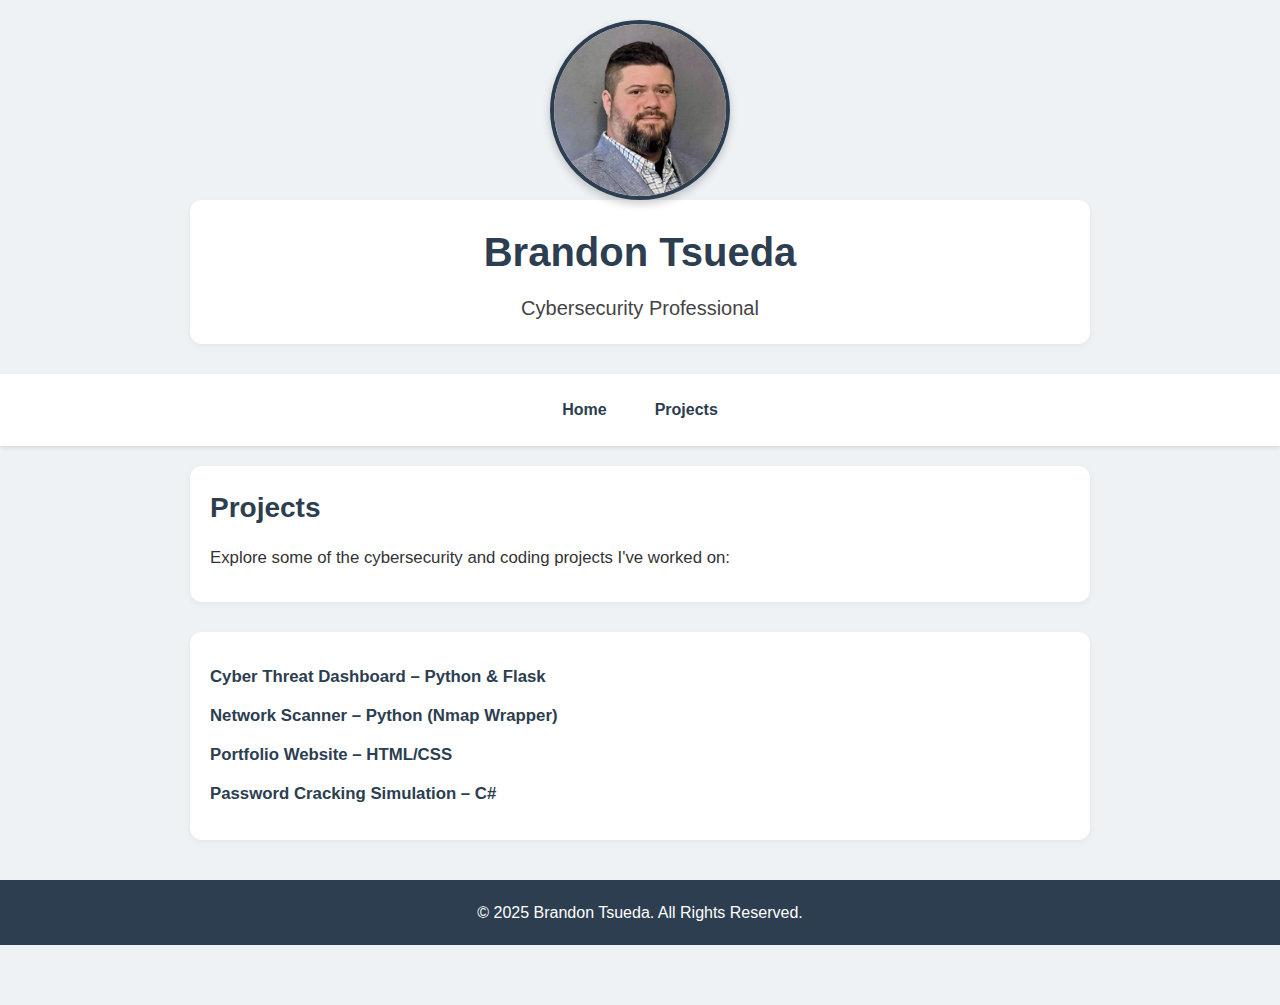
==== projects.html @ c9712c48 "Updates to index, style, and added a new file" ====
<!DOCTYPE html>
<html lang="en">

<head>
  <meta charset="UTF-8" />
  <meta name="viewport" content="width=device-width, initial-scale=1.0" />
  <title>Projects – Brandon Tsueda</title>
  <link rel="stylesheet" href="style.css" />
</head>

<body>
  <!-- Header with Circular Portrait -->
  <header>
    <div class="portrait-container">
      <img src="Assets/Professional_Headshot.jpg" alt="Brandon Tsueda Professional Headshot" class="portrait-img" />
    </div>
  </header>

  <!-- Name and Title -->
  <div class="container name-title">
    <h1>Brandon Tsueda</h1>
    <p class="subtitle">Cybersecurity Professional</p>
  </div>

  <!-- Navigation (optional) -->
  <nav>
    <a href="index.html">Home</a>
    <a href="projects.html">Projects</a>
  </nav>

  <!-- Projects Header -->
  <section class="container">
    <h2>Projects</h2>
    <p>Explore some of the cybersecurity and coding projects I've worked on:</p>
  </section>

  <!-- Projects Listing -->
  <section class="container project-list">
    <ul>
      <li><a href="project1.html">Cyber Threat Dashboard – Python & Flask</a></li>
      <li><a href="project2.html">Network Scanner – Python (Nmap Wrapper)</a></li>
      <li><a href="project3.html">Portfolio Website – HTML/CSS</a></li>
      <li><a href="project4.html">Password Cracking Simulation – C#</a></li>
    </ul>
  </section>

  <!-- Footer -->
  <footer>
    <p>&copy; 2025 Brandon Tsueda. All Rights Reserved.</p>
  </footer>
</body>

</html>
---- style.css ----
/* Box Model Reset */
* {
  box-sizing: border-box;
  margin: 0;
  padding: 0;
}

/* Body Styling */
body {
  font-family: 'Arial', sans-serif;
  line-height: 1.6;
  background: #eef2f5; /* Light neutral background */
  color: #333;
  padding-bottom: 60px;
}

/* Header Image */
.portrait-container {
  display: flex;
  justify-content: center;
  margin-top: 20px;
}

.portrait-img {
  width: 180px;
  height: 180px;
  border-radius: 50%;
  object-fit: cover;
  border: 4px solid #2c3e50;
  box-shadow: 0 4px 8px rgba(0, 0, 0, 0.2);
}

/* Name and Subtitle */
.name-title {
  text-align: center;
  margin: 20px auto;
}

.name-title h1 {
  font-size: 2.5em;
  color: #2c3e50;
}

.name-title .subtitle,
.name-title p {
  font-size: 1.25em;
  color: #444;
  margin-top: 8px;
}

/* Navigation Bar */
nav {
  display: flex;
  justify-content: center;
  flex-wrap: wrap;
  gap: 20px;
  background: #ffffff;
  padding: 15px 0;
  margin-bottom: 20px;
  box-shadow: 0 2px 4px rgba(0, 0, 0, 0.1);
}

nav a {
  text-decoration: none;
  color: #2c3e50;
  font-weight: bold;
  padding: 8px 14px;
  border-radius: 8px;
  transition: background 0.3s ease;
}

nav a:hover {
  background: #eaeaea;
}

/* Section Containers */
.container {
  max-width: 900px;
  margin: auto;
  padding: 20px;
  background: #ffffff;
  border-radius: 12px;
  box-shadow: 0 2px 6px rgba(0, 0, 0, 0.05);
  margin-bottom: 30px;
}

/* Section Headers */
section h2 {
  font-size: 1.75em;
  margin-bottom: 15px;
  color: #2c3e50;
}

section p,
section li {
  font-size: 1.05em;
  margin-bottom: 10px;
}

/* Project List Styling */
.project-list ul {
  list-style: none;
  padding: 0;
}

.project-list li {
  margin: 12px 0;
}

.project-list a {
  text-decoration: none;
  font-weight: bold;
  color: #2c3e50;
  transition: color 0.3s ease;
}

.project-list a:hover {
  color: #007acc;
}

/* Footer Styling */
footer {
  text-align: center;
  padding: 20px 10px;
  background: #2c3e50;
  color: #fff;
  position: relative;
  bottom: 0;
  width: 100%;
  margin-top: 40px;
}

/* Responsive Media Query */
@media (max-width: 600px) {
  .portrait-img {
    width: 140px;
    height: 140px;
  }

  .name-title h1 {
    font-size: 2em;
  }

  .name-title .subtitle {
    font-size: 1.1em;
  }

  nav {
    flex-direction: column;
    gap: 10px;
  }

  nav a {
    padding: 10px;
  }

  .container {
    padding: 15px;
  }
}
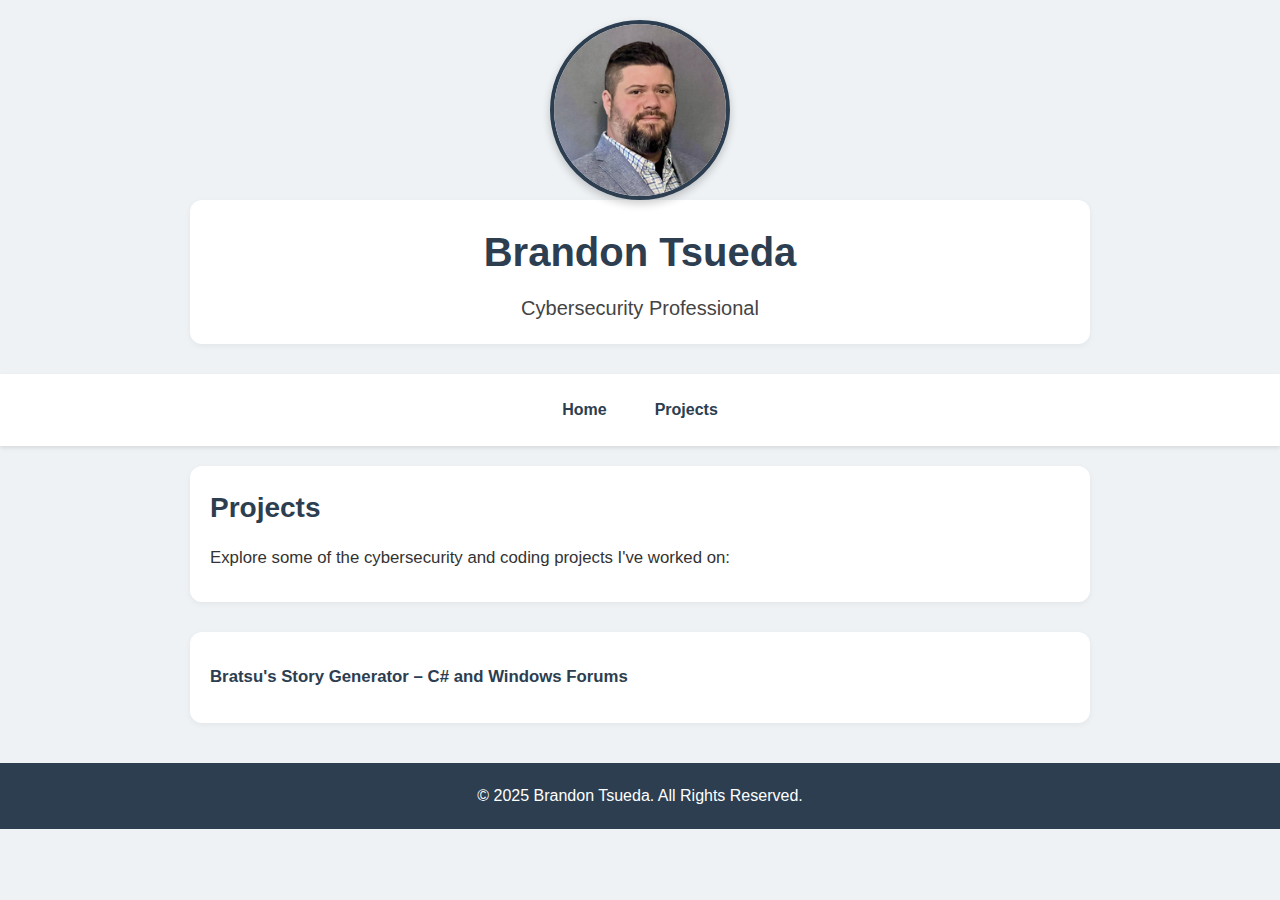
==== commit 5c5725d8: "Added StoryGeneratorApp.exe" ====
--- a/projects.html
+++ b/projects.html
@@ -37,10 +37,7 @@
   <!-- Projects Listing -->
   <section class="container project-list">
     <ul>
-      <li><a href="project1.html">Cyber Threat Dashboard – Python & Flask</a></li>
-      <li><a href="project2.html">Network Scanner – Python (Nmap Wrapper)</a></li>
-      <li><a href="project3.html">Portfolio Website – HTML/CSS</a></li>
-      <li><a href="project4.html">Password Cracking Simulation – C#</a></li>
+      <li><a href="story-generator.html">Bratsu's Story Generator – C# and Windows Forums</a></li>
     </ul>
   </section>
 
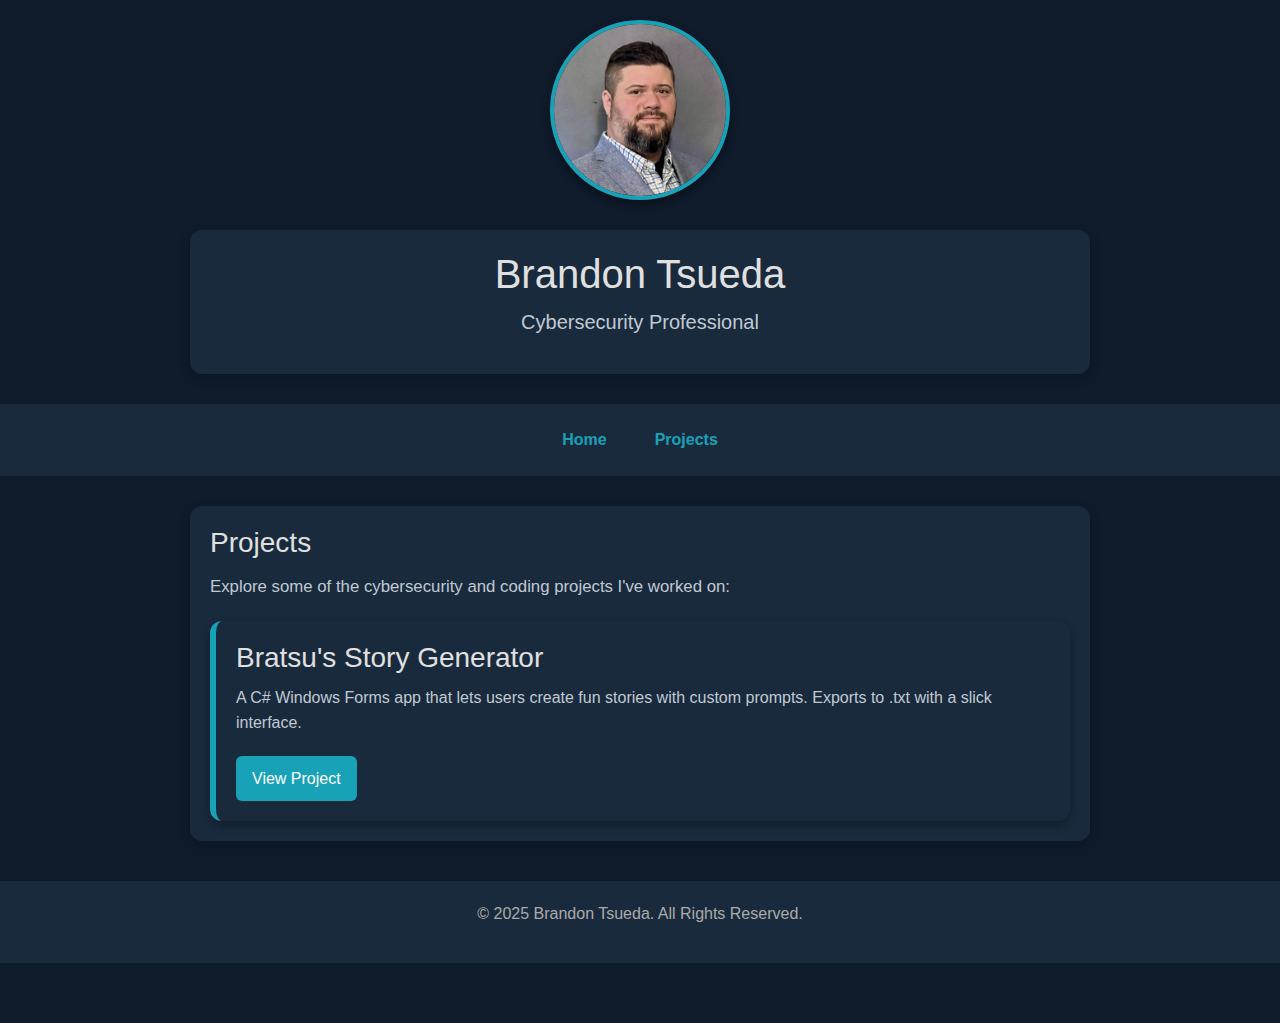
==== commit c6e2fad9: "Updated Resume, index and style" ====
--- a/projects.html
+++ b/projects.html
@@ -1,50 +1,44 @@
+
 <!DOCTYPE html>
 <html lang="en">
-
 <head>
   <meta charset="UTF-8" />
   <meta name="viewport" content="width=device-width, initial-scale=1.0" />
   <title>Projects – Brandon Tsueda</title>
+  <link href="https://cdn.jsdelivr.net/npm/bootstrap@5.3.3/dist/css/bootstrap.min.css" rel="stylesheet" />
   <link rel="stylesheet" href="style.css" />
 </head>
-
 <body>
-  <!-- Header with Circular Portrait -->
   <header>
     <div class="portrait-container">
       <img src="Assets/Professional_Headshot.jpg" alt="Brandon Tsueda Professional Headshot" class="portrait-img" />
     </div>
   </header>
 
-  <!-- Name and Title -->
   <div class="container name-title">
     <h1>Brandon Tsueda</h1>
     <p class="subtitle">Cybersecurity Professional</p>
   </div>
 
-  <!-- Navigation (optional) -->
   <nav>
     <a href="index.html">Home</a>
     <a href="projects.html">Projects</a>
   </nav>
 
-  <!-- Projects Header -->
   <section class="container">
     <h2>Projects</h2>
     <p>Explore some of the cybersecurity and coding projects I've worked on:</p>
+    <div class="project-grid">
+      <div class="project-card">
+        <h3>Bratsu's Story Generator</h3>
+        <p>A C# Windows Forms app that lets users create fun stories with custom prompts. Exports to .txt with a slick interface.</p>
+        <a href="story-generator.html" class="btn-view">View Project</a>
+      </div>
+    </div>
   </section>
 
-  <!-- Projects Listing -->
-  <section class="container project-list">
-    <ul>
-      <li><a href="story-generator.html">Bratsu's Story Generator – C# and Windows Forums</a></li>
-    </ul>
-  </section>
-
-  <!-- Footer -->
   <footer>
     <p>&copy; 2025 Brandon Tsueda. All Rights Reserved.</p>
   </footer>
 </body>
-
 </html>
--- a/style.css
+++ b/style.css
@@ -1,3 +1,4 @@
+
 /* Box Model Reset */
 * {
   box-sizing: border-box;
@@ -9,8 +10,8 @@
 body {
   font-family: 'Arial', sans-serif;
   line-height: 1.6;
-  background: #eef2f5; /* Light neutral background */
-  color: #333;
+  background: #0f1b2b;
+  color: #c0c9d2;
   padding-bottom: 60px;
 }
 
@@ -26,8 +27,8 @@
   height: 180px;
   border-radius: 50%;
   object-fit: cover;
-  border: 4px solid #2c3e50;
-  box-shadow: 0 4px 8px rgba(0, 0, 0, 0.2);
+  border: 4px solid #17a2b8;
+  box-shadow: 0 4px 8px rgba(0, 0, 0, 0.4);
 }
 
 /* Name and Subtitle */
@@ -38,13 +39,13 @@
 
 .name-title h1 {
   font-size: 2.5em;
-  color: #2c3e50;
+  color: #e0e0e0;
 }
 
 .name-title .subtitle,
 .name-title p {
   font-size: 1.25em;
-  color: #444;
+  color: #c0c9d2;
   margin-top: 8px;
 }
 
@@ -54,15 +55,14 @@
   justify-content: center;
   flex-wrap: wrap;
   gap: 20px;
-  background: #ffffff;
+  background: #192a3d;
   padding: 15px 0;
   margin-bottom: 20px;
-  box-shadow: 0 2px 4px rgba(0, 0, 0, 0.1);
 }
 
 nav a {
   text-decoration: none;
-  color: #2c3e50;
+  color: #17a2b8;
   font-weight: bold;
   padding: 8px 14px;
   border-radius: 8px;
@@ -70,17 +70,18 @@
 }
 
 nav a:hover {
-  background: #eaeaea;
+  background: #253b53;
 }
 
 /* Section Containers */
 .container {
   max-width: 900px;
-  margin: auto;
+  width: 90%;
+  margin: 30px auto;
   padding: 20px;
-  background: #ffffff;
+  background: #192a3d;
   border-radius: 12px;
-  box-shadow: 0 2px 6px rgba(0, 0, 0, 0.05);
+  box-shadow: 0 4px 12px rgba(0, 0, 0, 0.2);
   margin-bottom: 30px;
 }
 
@@ -88,7 +89,7 @@
 section h2 {
   font-size: 1.75em;
   margin-bottom: 15px;
-  color: #2c3e50;
+  color: #e0e0e0;
 }
 
 section p,
@@ -98,32 +99,57 @@
 }
 
 /* Project List Styling */
-.project-list ul {
-  list-style: none;
-  padding: 0;
+.project-grid {
+  display: grid;
+  grid-template-columns: repeat(auto-fit, minmax(280px, 1fr));
+  gap: 20px;
+  margin-top: 20px;
 }
 
-.project-list li {
-  margin: 12px 0;
+.project-card {
+  background: #192a3d;
+  border-left: 6px solid #17a2b8;
+  border-radius: 12px;
+  padding: 20px;
+  box-shadow: 0 4px 10px rgba(0, 0, 0, 0.3);
+  transition: transform 0.3s ease;
 }
 
-.project-list a {
-  text-decoration: none;
-  font-weight: bold;
-  color: #2c3e50;
-  transition: color 0.3s ease;
+.project-card:hover {
+  transform: translateY(-5px);
 }
 
-.project-list a:hover {
-  color: #007acc;
+.project-card h3 {
+  color: #e0e0e0;
+  margin-bottom: 10px;
+}
+
+.project-card p {
+  font-size: 1em;
+  color: #c0c9d2;
+}
+
+.btn-view {
+  display: inline-block;
+  margin-top: 10px;
+  padding: 10px 16px;
+  background-color: #17a2b8;
+  color: #fff;
+  text-decoration: none;
+  border-radius: 6px;
+  transition: background 0.3s ease;
+}
+
+.btn-view:hover {
+  background-color: #1395a2;
 }
 
 /* Footer Styling */
 footer {
   text-align: center;
   padding: 20px 10px;
-  background: #2c3e50;
-  color: #fff;
+  background: #192a3d;
+  color: #aaa;
   position: relative;
   bottom: 0;
   width: 100%;
@@ -158,3 +184,4 @@
     padding: 15px;
   }
 }
+/* End of CSS */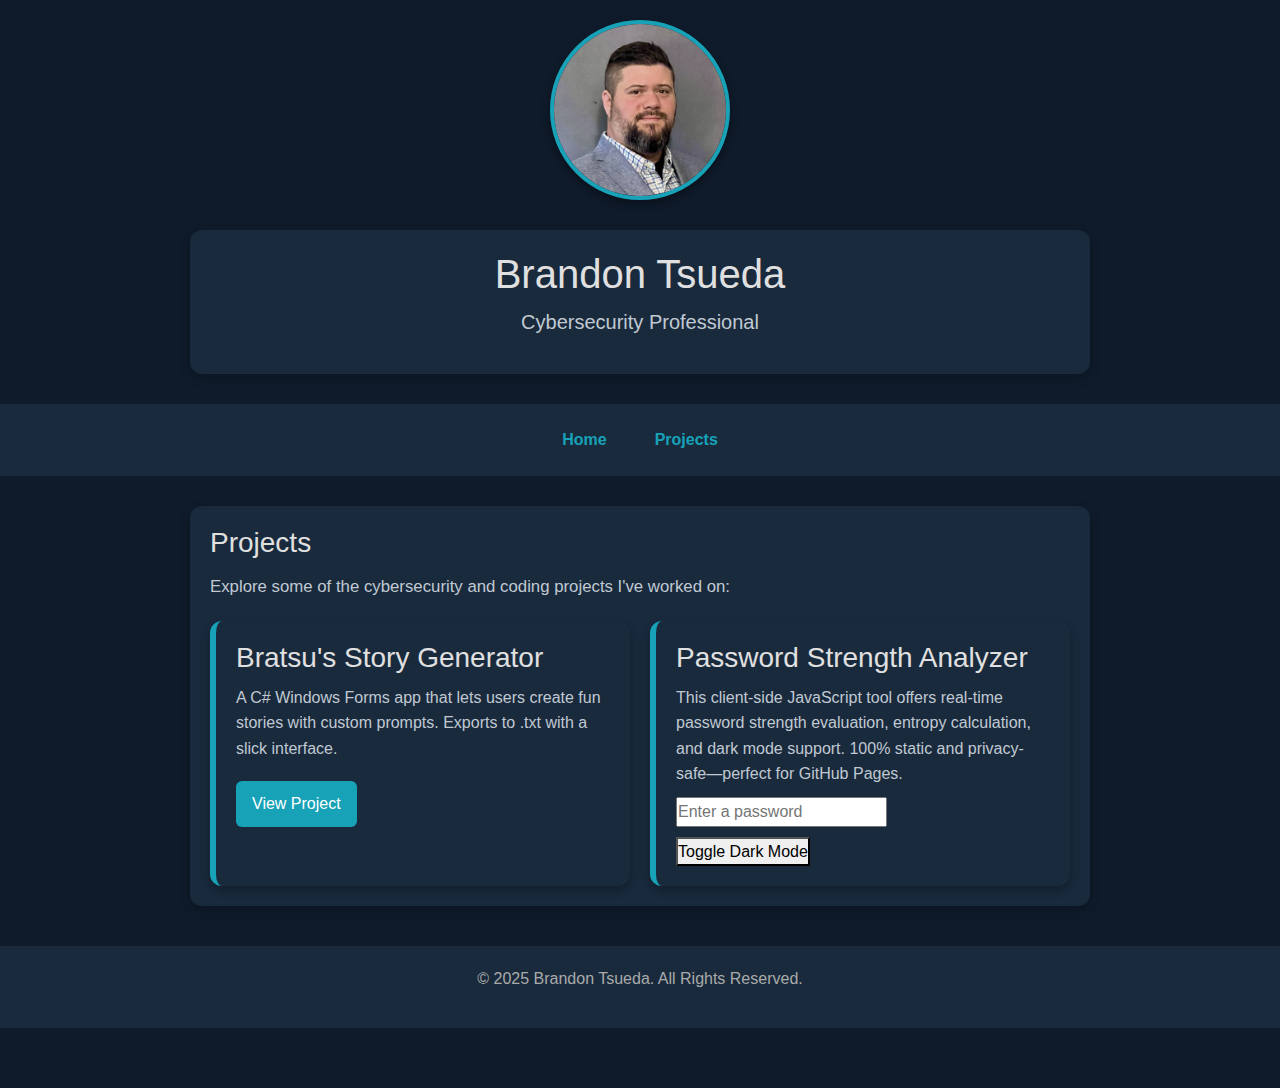
==== commit f66f742d: "Update projects.html" ====
--- a/projects.html
+++ b/projects.html
@@ -1,4 +1,3 @@
-
 <!DOCTYPE html>
 <html lang="en">
 <head>
@@ -29,16 +28,93 @@
     <h2>Projects</h2>
     <p>Explore some of the cybersecurity and coding projects I've worked on:</p>
     <div class="project-grid">
+      
+      <!-- Story Generator Project -->
       <div class="project-card">
         <h3>Bratsu's Story Generator</h3>
         <p>A C# Windows Forms app that lets users create fun stories with custom prompts. Exports to .txt with a slick interface.</p>
         <a href="story-generator.html" class="btn-view">View Project</a>
       </div>
+
+      <!-- Password Strength Analyzer Project -->
+      <div class="project-card">
+        <h3>Password Strength Analyzer</h3>
+        <p>This client-side JavaScript tool offers real-time password strength evaluation, entropy calculation, and dark mode support. 100% static and privacy-safe—perfect for GitHub Pages.</p>
+        <div class="psa-container">
+          <input type="password" id="password" placeholder="Enter a password" />
+          <div id="strength-bar"></div>
+          <p id="feedback"></p>
+          <button class="psa-toggle" onclick="document.body.classList.toggle('dark-mode')">Toggle Dark Mode</button>
+        </div>
+      </div>
+
     </div>
   </section>
 
   <footer>
     <p>&copy; 2025 Brandon Tsueda. All Rights Reserved.</p>
   </footer>
+
+  <!-- PSA JavaScript -->
+  <script>
+    const passwordInput = document.getElementById('password');
+    const strengthBar = document.getElementById('strength-bar');
+    const feedback = document.getElementById('feedback');
+
+    passwordInput.addEventListener('input', () => {
+      const password = passwordInput.value;
+      const result = evaluatePassword(password);
+      updateStrengthBar(result.score);
+      feedback.innerHTML = `${result.feedback}<br><small>Entropy: ${result.entropy.toFixed(2)} bits</small>`;
+    });
+
+    function evaluatePassword(password) {
+      let score = 0;
+      let feedback = 'Too short';
+      const charsetSize = getCharsetSize(password);
+      const entropy = password.length > 0 ? Math.log2(Math.pow(charsetSize, password.length)) : 0;
+
+      if (password.length >= 8) score++;
+      if (/[A-Z]/.test(password)) score++;
+      if (/[0-9]/.test(password)) score++;
+      if (/[^A-Za-z0-9]/.test(password)) score++;
+      if (password.length > 12) score++;
+
+      switch (score) {
+        case 0:
+        case 1:
+          feedback = 'Very weak';
+          break;
+        case 2:
+          feedback = 'Weak';
+          break;
+        case 3:
+          feedback = 'Moderate';
+          break;
+        case 4:
+          feedback = 'Strong';
+          break;
+        case 5:
+          feedback = 'Excellent';
+          break;
+      }
+
+      return { score, feedback, entropy };
+    }
+
+    function updateStrengthBar(score) {
+      const colors = ['#ff4d4d', '#ff944d', '#ffcc00', '#99e600', '#33cc33'];
+      strengthBar.style.backgroundColor = colors[Math.max(score - 1, 0)];
+    }
+
+    function getCharsetSize(password) {
+      let size = 0;
+      if (/[a-z]/.test(password)) size += 26;
+      if (/[A-Z]/.test(password)) size += 26;
+      if (/[0-9]/.test(password)) size += 10;
+      if (/[^A-Za-z0-9]/.test(password)) size += 32;
+      return size;
+    }
+  </script>
 </body>
 </html>
--- a/style.css
+++ b/style.css
@@ -184,4 +184,6 @@
     padding: 15px;
   }
 }
+
+
 /* End of CSS */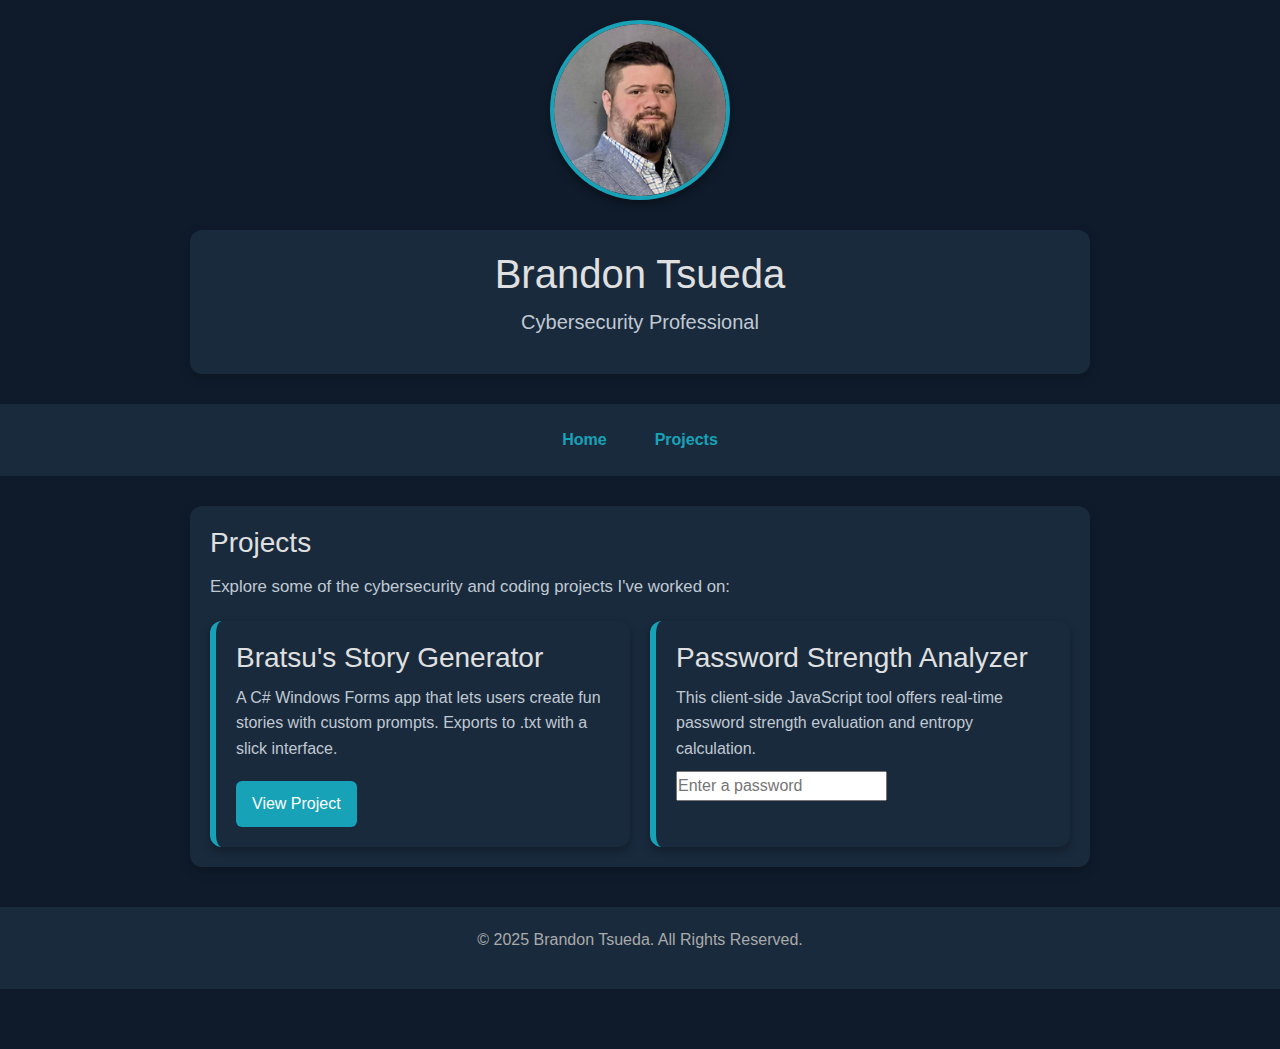
==== commit 640d3f01: "Update projects.html" ====
--- a/projects.html
+++ b/projects.html
@@ -39,12 +39,11 @@
       <!-- Password Strength Analyzer Project -->
       <div class="project-card">
         <h3>Password Strength Analyzer</h3>
-        <p>This client-side JavaScript tool offers real-time password strength evaluation, entropy calculation, and dark mode support. 100% static and privacy-safe—perfect for GitHub Pages.</p>
+        <p>This client-side JavaScript tool offers real-time password strength evaluation and entropy calculation.</p>
         <div class="psa-container">
           <input type="password" id="password" placeholder="Enter a password" />
           <div id="strength-bar"></div>
           <p id="feedback"></p>
-          <button class="psa-toggle" onclick="document.body.classList.toggle('dark-mode')">Toggle Dark Mode</button>
         </div>
       </div>
 
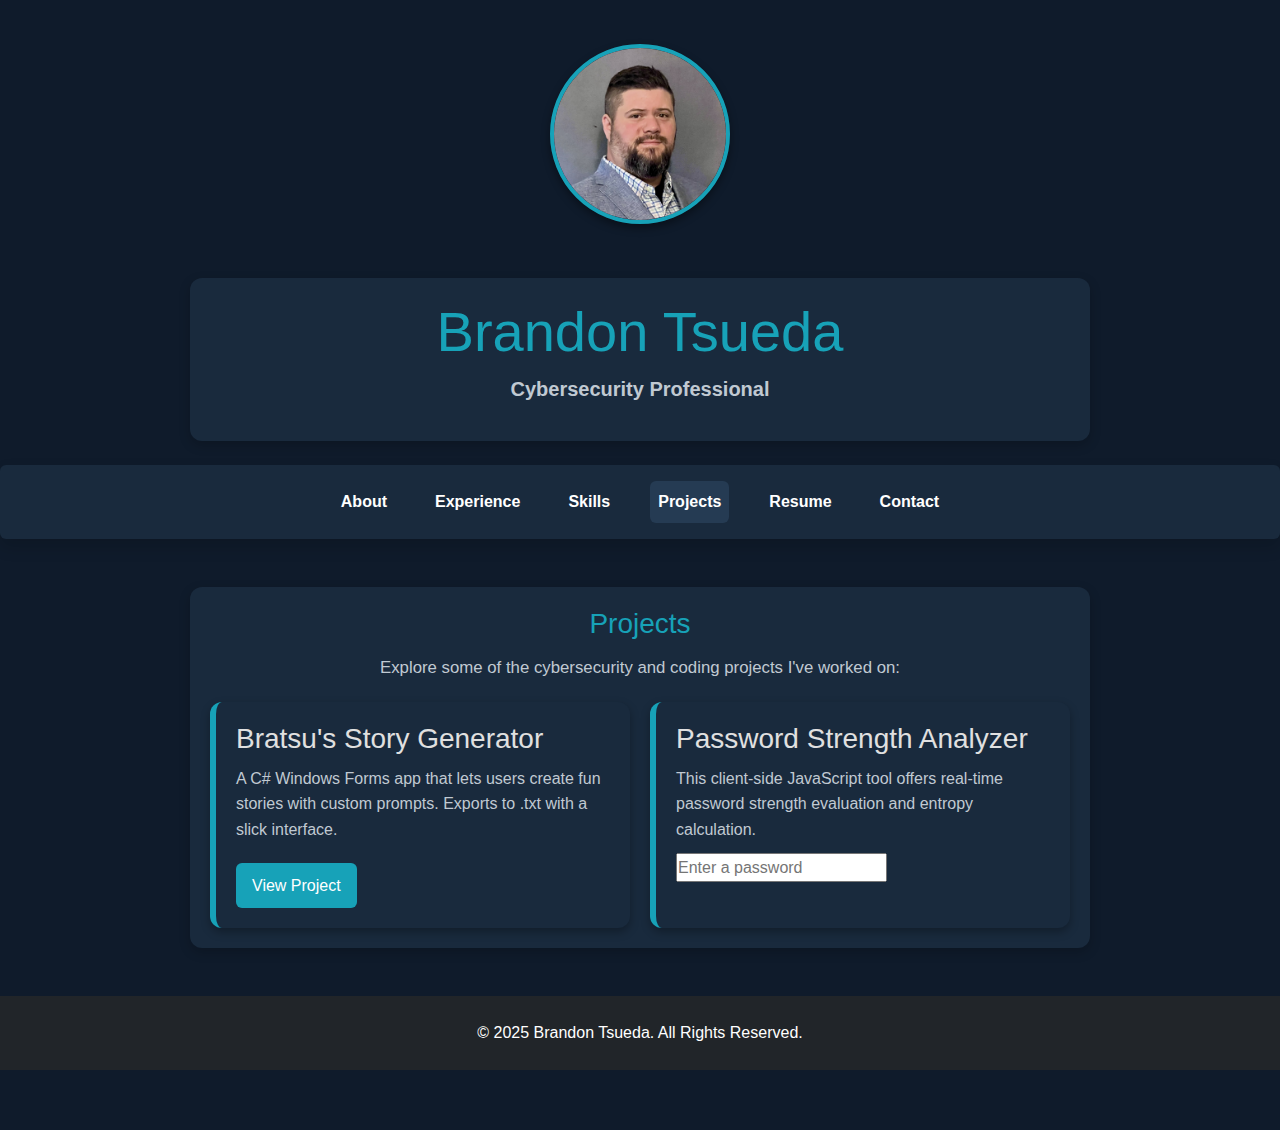
==== commit b215e3b2: "Update projects.html" ====
--- a/projects.html
+++ b/projects.html
@@ -6,29 +6,44 @@
   <title>Projects – Brandon Tsueda</title>
   <link href="https://cdn.jsdelivr.net/npm/bootstrap@5.3.3/dist/css/bootstrap.min.css" rel="stylesheet" />
   <link rel="stylesheet" href="style.css" />
+  <link href="https://cdn.jsdelivr.net/npm/bootstrap-icons@1.10.5/font/bootstrap-icons.css" rel="stylesheet">
+  <style>
+    nav {
+      background-color: #192a3d !important;
+    }
+    nav a:hover,
+    nav a.active {
+      background-color: #253b53;
+    }
+  </style>
 </head>
 <body>
-  <header>
-    <div class="portrait-container">
-      <img src="Assets/Professional_Headshot.jpg" alt="Brandon Tsueda Professional Headshot" class="portrait-img" />
+  <header class="py-4 text-center">
+    <div class="portrait-container mx-auto">
+      <img src="Assets/Professional_Headshot.jpg" alt="Brandon Tsueda Professional Headshot" class="portrait-img">
     </div>
   </header>
 
-  <div class="container name-title">
-    <h1>Brandon Tsueda</h1>
-    <p class="subtitle">Cybersecurity Professional</p>
+  <div class="container text-center mb-4">
+    <h1 class="display-4" style="color:#17a2b8;">Brandon Tsueda</h1>
+    <p class="lead fw-bold" style="color:#c0c9d2;">Cybersecurity Professional</p>
   </div>
 
-  <nav>
-    <a href="index.html">Home</a>
-    <a href="projects.html">Projects</a>
+  <nav class="text-white rounded shadow p-3 mb-5">
+    <div class="d-flex justify-content-center flex-wrap">
+      <a href="index.html#about" class="text-white text-decoration-none mx-3 p-2 rounded">About</a>
+      <a href="index.html#experience" class="text-white text-decoration-none mx-3 p-2 rounded">Experience</a>
+      <a href="index.html#skills" class="text-white text-decoration-none mx-3 p-2 rounded">Skills</a>
+      <a href="projects.html" class="text-white text-decoration-none mx-3 p-2 rounded active">Projects</a>
+      <a href="Brandon_Tsueda_Resume.pdf" target="_blank" class="text-white text-decoration-none mx-3 p-2 rounded">Resume</a>
+      <a href="index.html#contact" class="text-white text-decoration-none mx-3 p-2 rounded">Contact</a>
+    </div>
   </nav>
 
-  <section class="container">
-    <h2>Projects</h2>
-    <p>Explore some of the cybersecurity and coding projects I've worked on:</p>
+  <section class="container mb-5">
+    <h2 class="text-center" style="color:#17a2b8;">Projects</h2>
+    <p class="text-center">Explore some of the cybersecurity and coding projects I've worked on:</p>
     <div class="project-grid">
-      
       <!-- Story Generator Project -->
       <div class="project-card">
         <h3>Bratsu's Story Generator</h3>
@@ -46,21 +61,19 @@
           <p id="feedback"></p>
         </div>
       </div>
-
     </div>
   </section>
 
-  <footer>
-    <p>&copy; 2025 Brandon Tsueda. All Rights Reserved.</p>
+  <footer class="bg-dark text-white p-4 text-center mt-5">
+    <p class="mb-0">&copy; 2025 Brandon Tsueda. All Rights Reserved.</p>
   </footer>
 
-  <!-- PSA JavaScript -->
   <script>
     const passwordInput = document.getElementById('password');
     const strengthBar = document.getElementById('strength-bar');
     const feedback = document.getElementById('feedback');
 
-    passwordInput.addEventListener('input', () => {
+    passwordInput?.addEventListener('input', () => {
       const password = passwordInput.value;
       const result = evaluatePassword(password);
       updateStrengthBar(result.score);
@@ -82,20 +95,15 @@
       switch (score) {
         case 0:
         case 1:
-          feedback = 'Very weak';
-          break;
+          feedback = 'Very weak'; break;
         case 2:
-          feedback = 'Weak';
-          break;
+          feedback = 'Weak'; break;
         case 3:
-          feedback = 'Moderate';
-          break;
+          feedback = 'Moderate'; break;
         case 4:
-          feedback = 'Strong';
-          break;
+          feedback = 'Strong'; break;
         case 5:
-          feedback = 'Excellent';
-          break;
+          feedback = 'Excellent'; break;
       }
 
       return { score, feedback, entropy };
@@ -115,5 +123,7 @@
       return size;
     }
   </script>
+
+  <script src="https://cdn.jsdelivr.net/npm/bootstrap@5.3.3/dist/js/bootstrap.bundle.min.js"></script>
 </body>
-</html>
+</html>--- a/style.css
+++ b/style.css
@@ -184,6 +184,4 @@
     padding: 15px;
   }
 }
-
-
 /* End of CSS */